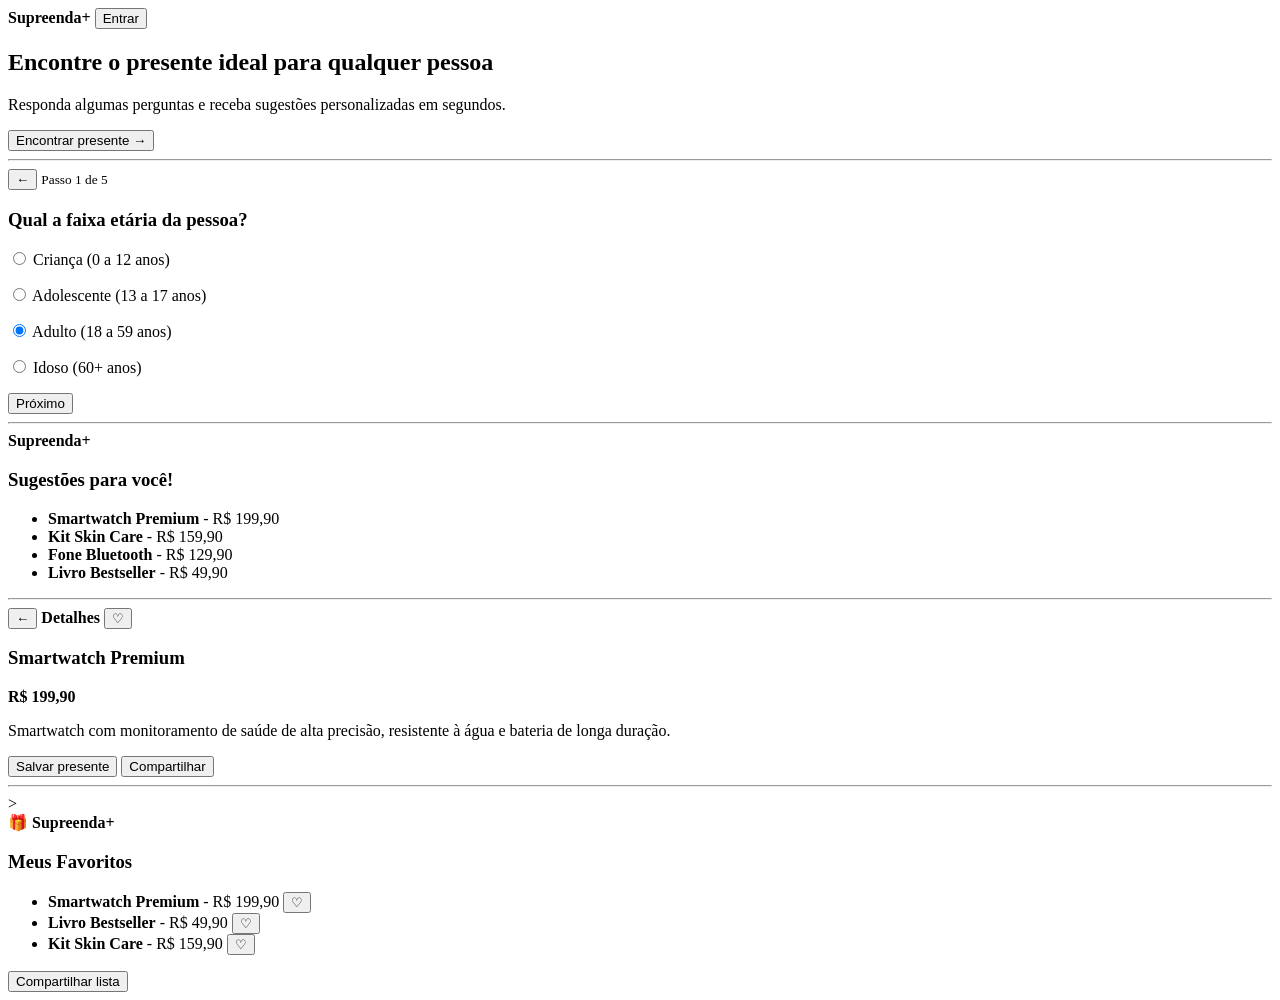
==== index.html @ f3addf93 "Add files via upload" ====
<!DOCTYPE html>
<html lang="pt-BR">
<head>
    <meta charset="UTF-8">
    <title>Surpreenda+</title>
</head>
<body>


    <header>
        <b>Supreenda+</b>
        <button>Entrar</button>
    </header>

    <main>
        <h2>Encontre o presente ideal para qualquer pessoa</h2>
        <p>Responda algumas perguntas e receba sugestões personalizadas em segundos.</p>
        <button>Encontrar presente &rarr;</button>
      
    </main>

    <hr>

    <header>
        <button>&larr;</button>
        <small>Passo 1 de 5</small>
    </header>

    <main>
        <h3>Qual a faixa etária da pessoa?</h3>
        
        <p><input type="radio" name="idade"> Criança (0 a 12 anos)</p>
        <p><input type="radio" name="idade"> Adolescente (13 a 17 anos)</p>
        <p><input type="radio" name="idade" checked> Adulto (18 a 59 anos)</p>
        <p><input type="radio" name="idade"> Idoso (60+ anos)</p>

        <button>Próximo</button>
    </main>

    <hr>

    <header>
     
        <b>Supreenda+</b>
   
    </header>

    <main>
        <h3>Sugestões para você!</h3>

        <ul>
            <li> <b>Smartwatch Premium</b> - R$ 199,90</li>
            <li> <b>Kit Skin Care</b> - R$ 159,90</li>
            <li> <b>Fone Bluetooth</b> - R$ 129,90</li>
            <li> <b>Livro Bestseller</b> - R$ 49,90</li>
        </ul>
    </main>

    <hr>
    <header>
        <button>&larr;</button>
        <b>Detalhes</b>
        <button>♡</button>
    </header>

    <main>
    
        <h3>Smartwatch Premium</h3>
        <p><b>R$ 199,90</b></p>
        <p>Smartwatch com monitoramento de saúde de alta precisão, resistente à água e bateria de longa duração.</p>

        <button>Salvar presente</button>
        <button>Compartilhar</button>
    </main>

    <hr>
>
    <header>
        <b>🎁 Supreenda+</b>
    </header>

    <main>
        <h3>Meus Favoritos</h3>

        <ul>
            <li> <b>Smartwatch Premium</b> - R$ 199,90 <button>♡</button></li>
            <li> <b>Livro Bestseller</b> - R$ 49,90 <button>♡</button></li>
            <li> <b>Kit Skin Care</b> - R$ 159,90 <button>♡</button></li>
        </ul>

        <button>Compartilhar lista</button>
    </main>

</body>
</html>
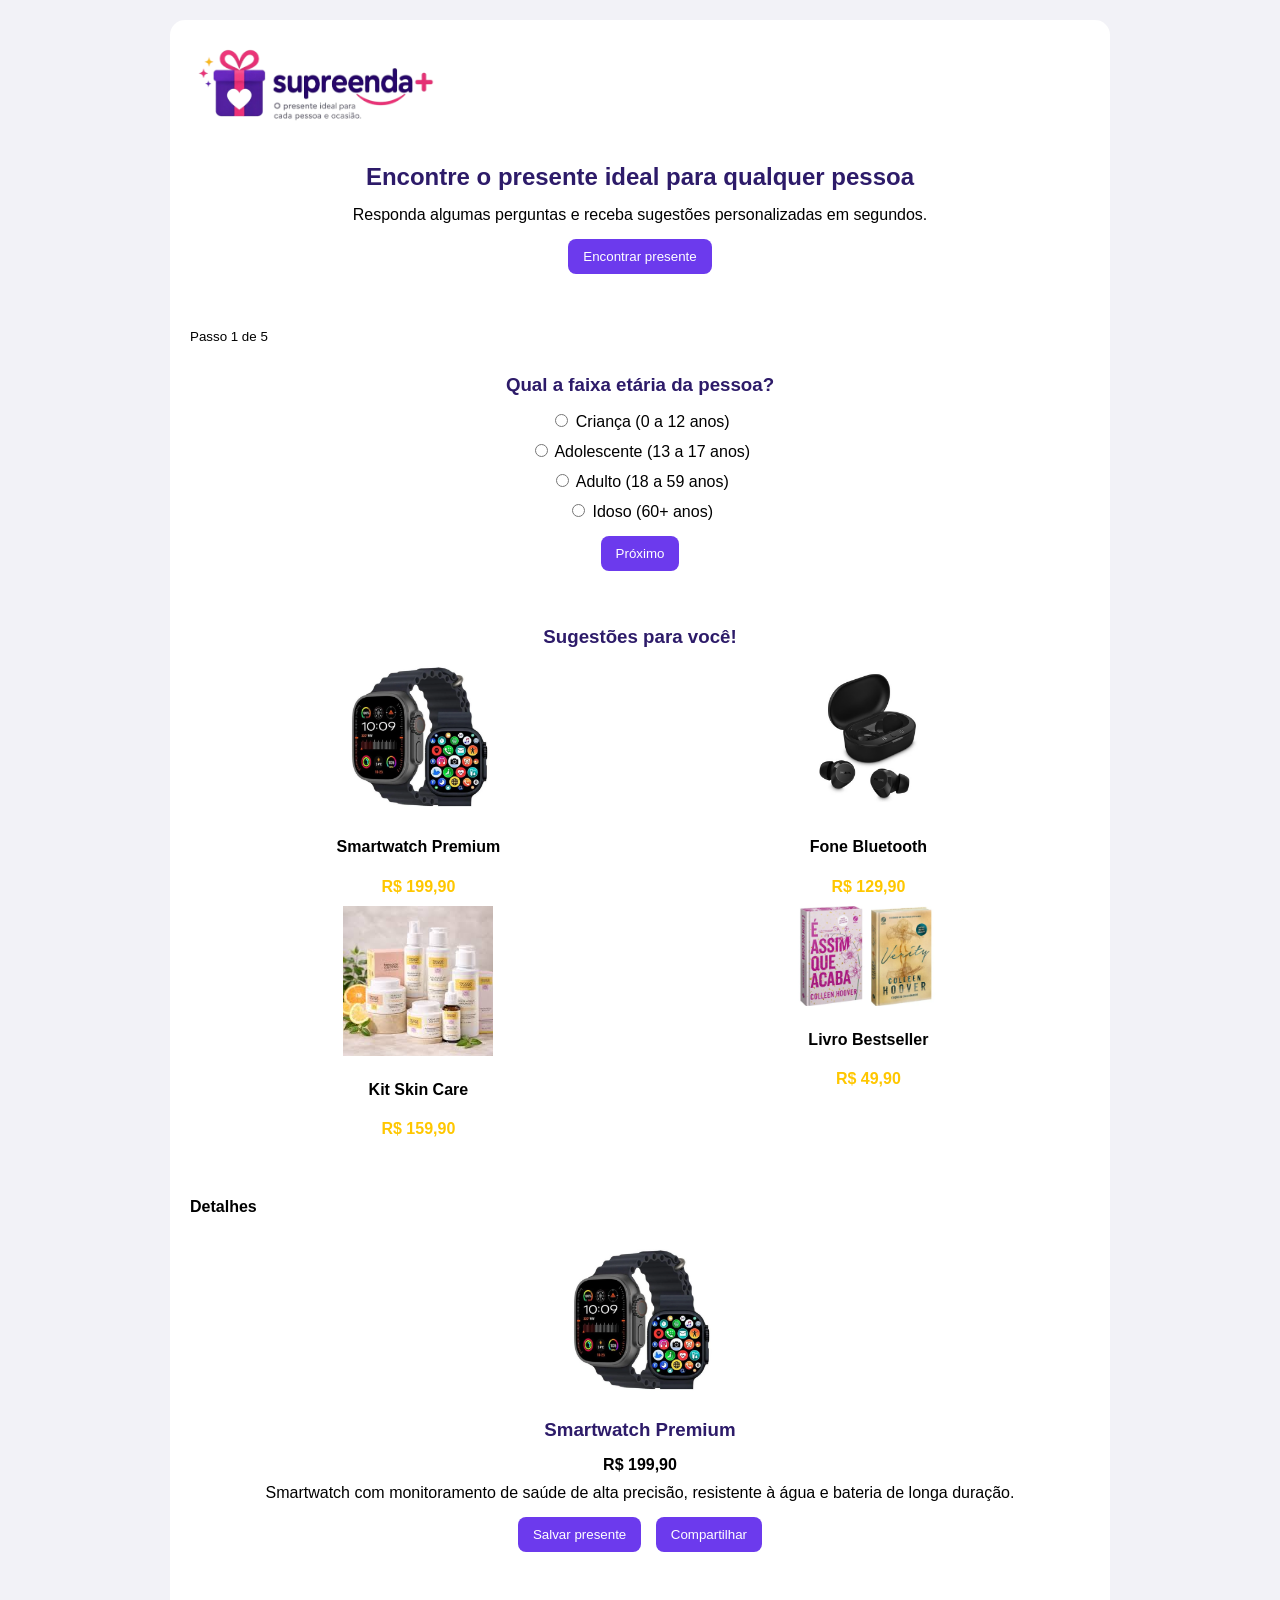
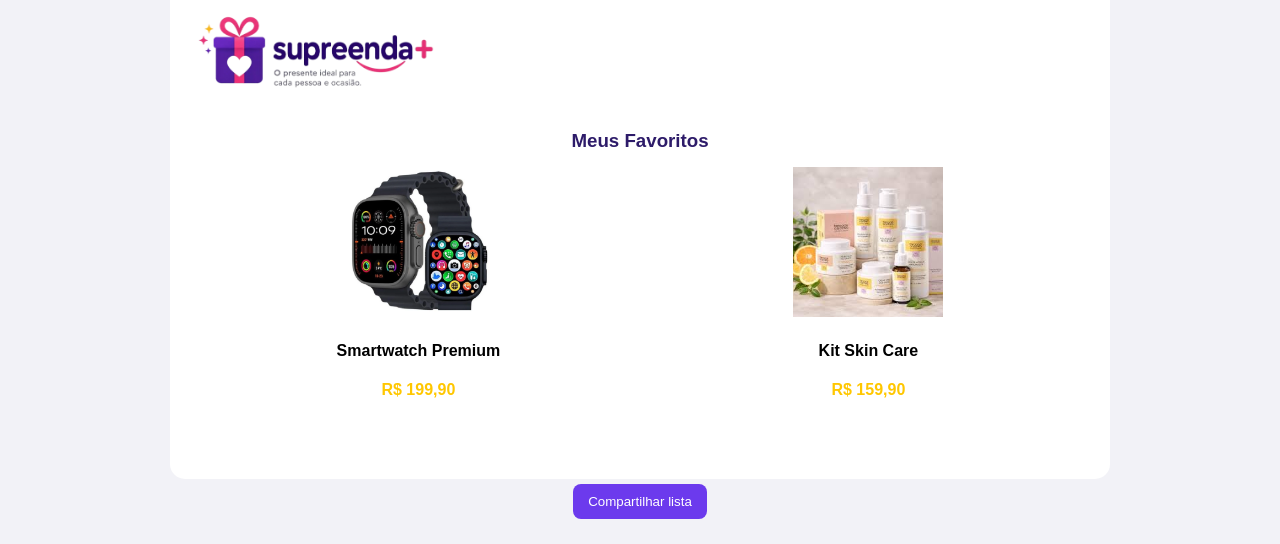
==== commit defc9465: "Add files via upload" ====
--- a/index.html
+++ b/index.html
@@ -3,26 +3,26 @@
 <head>
     <meta charset="UTF-8">
     <title>Surpreenda+</title>
+    <link rel="stylesheet" href="style.css">
 </head>
+ <div class="container">
 <body>
 
 
     <header>
-        <b>Supreenda+</b>
-        <button>Entrar</button>
+    <img src="logo.png" alt="Logo Supreenda+" class="logo">
     </header>
 
     <main>
         <h2>Encontre o presente ideal para qualquer pessoa</h2>
         <p>Responda algumas perguntas e receba sugestões personalizadas em segundos.</p>
-        <button>Encontrar presente &rarr;</button>
+        <button>Encontrar presente</button>
       
     </main>
 
-    <hr>
+  
 
     <header>
-        <button>&larr;</button>
         <small>Passo 1 de 5</small>
     </header>
 
@@ -31,40 +31,58 @@
         
         <p><input type="radio" name="idade"> Criança (0 a 12 anos)</p>
         <p><input type="radio" name="idade"> Adolescente (13 a 17 anos)</p>
-        <p><input type="radio" name="idade" checked> Adulto (18 a 59 anos)</p>
+        <p><input type="radio" name="idade"> Adulto (18 a 59 anos)</p>
         <p><input type="radio" name="idade"> Idoso (60+ anos)</p>
 
         <button>Próximo</button>
     </main>
 
-    <hr>
+    <main>
+        <h3>Sugestões para você!</h3>
+    <div class="produtos-alinhados">
 
+    <div>
+            <div class="produto">
+            <img src="smartwatch.png" alt="Smartwatch" width="150">
+            <h4>Smartwatch Premium</h4>
+            <p class="preco">R$ 199,90</p>
+        </div>
+
+        <div class="produto">
+
+            <img src="skincare.png" alt="Kit Skin Care" width="150">
+            <h4> Kit Skin Care</h4>
+            <p class="preco">R$ 159,90</p>
+
+        </div>
+    </div>
+
+    <div>
+        <div class="produto">
+            <img src="fone.png" alt="Fone Bluetooth" width="150">
+            <h4> Fone Bluetooth</h4>
+            <p class="preco">R$ 129,90</p>
+
+        </div>
+
+        <div class="produto">
+            <img src="livro.png" alt="Livro" width="150">
+            <h4> Livro Bestseller</h4>
+            <p class="preco">R$ 49,90</p>
+
+        </div>
+    </div>
+</div>
+
+    </main>
+
+  
     <header>
-     
-        <b>Supreenda+</b>
-   
+        <b>Detalhes</b>  
     </header>
 
     <main>
-        <h3>Sugestões para você!</h3>
-
-        <ul>
-            <li> <b>Smartwatch Premium</b> - R$ 199,90</li>
-            <li> <b>Kit Skin Care</b> - R$ 159,90</li>
-            <li> <b>Fone Bluetooth</b> - R$ 129,90</li>
-            <li> <b>Livro Bestseller</b> - R$ 49,90</li>
-        </ul>
-    </main>
-
-    <hr>
-    <header>
-        <button>&larr;</button>
-        <b>Detalhes</b>
-        <button>♡</button>
-    </header>
-
-    <main>
-    
+        <img src="smartwatch.png" alt="Smartwatch" width="150">
         <h3>Smartwatch Premium</h3>
         <p><b>R$ 199,90</b></p>
         <p>Smartwatch com monitoramento de saúde de alta precisão, resistente à água e bateria de longa duração.</p>
@@ -73,23 +91,38 @@
         <button>Compartilhar</button>
     </main>
 
-    <hr>
->
+
     <header>
-        <b>🎁 Supreenda+</b>
+      <img src="logo.png" alt="Logo Supreenda+" class="logo">
     </header>
 
     <main>
+
         <h3>Meus Favoritos</h3>
+<div class="produtos-alinhados">
+  <div>
+    <div class="produto">
+            <img src="smartwatch.png" alt="Smartwatch" width="150">
+            <h4>Smartwatch Premium</h4>
+            <p class="preco">R$ 199,90</p>
+        </div>
+  </div>
 
-        <ul>
-            <li> <b>Smartwatch Premium</b> - R$ 199,90 <button>♡</button></li>
-            <li> <b>Livro Bestseller</b> - R$ 49,90 <button>♡</button></li>
-            <li> <b>Kit Skin Care</b> - R$ 159,90 <button>♡</button></li>
-        </ul>
+  <div>
+      <div class="produto">
 
+          <img src="skincare.png" alt="Kit Skin Care" width="150">
+          <h4> Kit Skin Care</h4>
+          <p class="preco">R$ 159,90</p>
+
+      </div>
+  </div>
+</div>
+    
+</div>
+  <div>
         <button>Compartilhar lista</button>
     </main>
-
+  </div>
 </body>
 </html>
--- a/style.css
+++ b/style.css
@@ -0,0 +1,78 @@
+body{
+    font-family: Arial, sans-serif;
+    background-color: #F2F2F7;
+    text-align: center;
+    margin: 20px;
+}
+
+.container{
+    width: 900px;
+    margin: auto;
+    background-color: white;
+    padding: 20px;
+    border-radius: 15px;
+}
+
+header{
+    display: flex;
+    justify-content: space-between;
+    align-items: center;
+    margin-bottom: 30px;
+}
+
+main{
+    margin-bottom: 50px;
+}
+
+h1{
+    color: #6C3AED;
+    font-family: Poppins, Arial, sans-serif;
+}
+
+h2, h3{
+    color: #2D1B69;
+    margin-bottom: 15px;
+    font-family: Poppins, Arial, sans-serif;
+}
+
+p{
+    margin: 10px 0;
+}
+
+button{
+    background-color: #6C3AED;
+    color: white;
+    border: none;
+    padding: 10px 15px;
+    border-radius: 8px;
+    margin: 5px;
+    cursor: pointer;
+}
+
+button:hover{
+    background-color: #FF4D8D;
+}
+
+.produtos{
+    display: flex;
+    justify-content: center;
+    gap: 20px;
+    flex-wrap: wrap;
+}
+
+.preco{
+    color: #FFC700;
+    font-weight: bold;
+}
+
+.produtos-alinhados{
+    display: flex;
+    flex-direction: row;
+    justify-content: space-around;
+    align-content: space-around;
+}
+
+.logo{
+    width: 250px;
+}
+
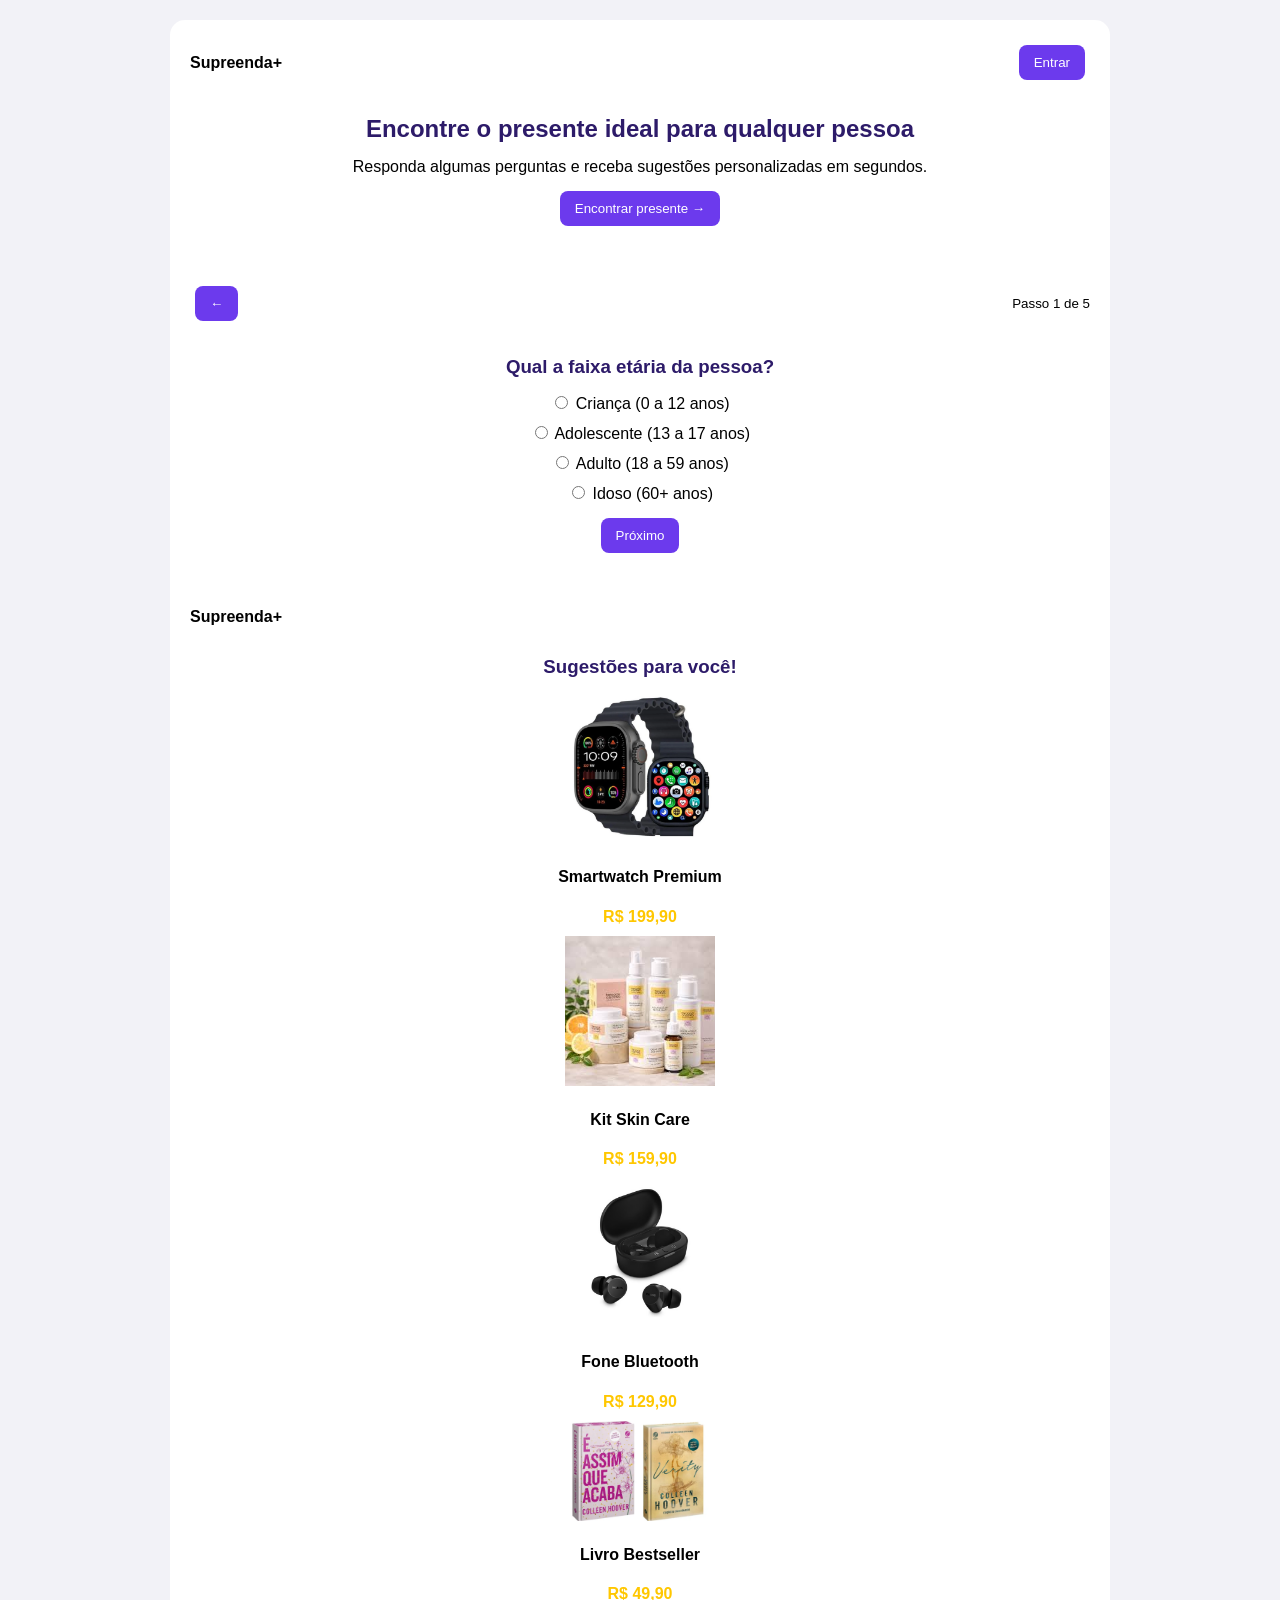
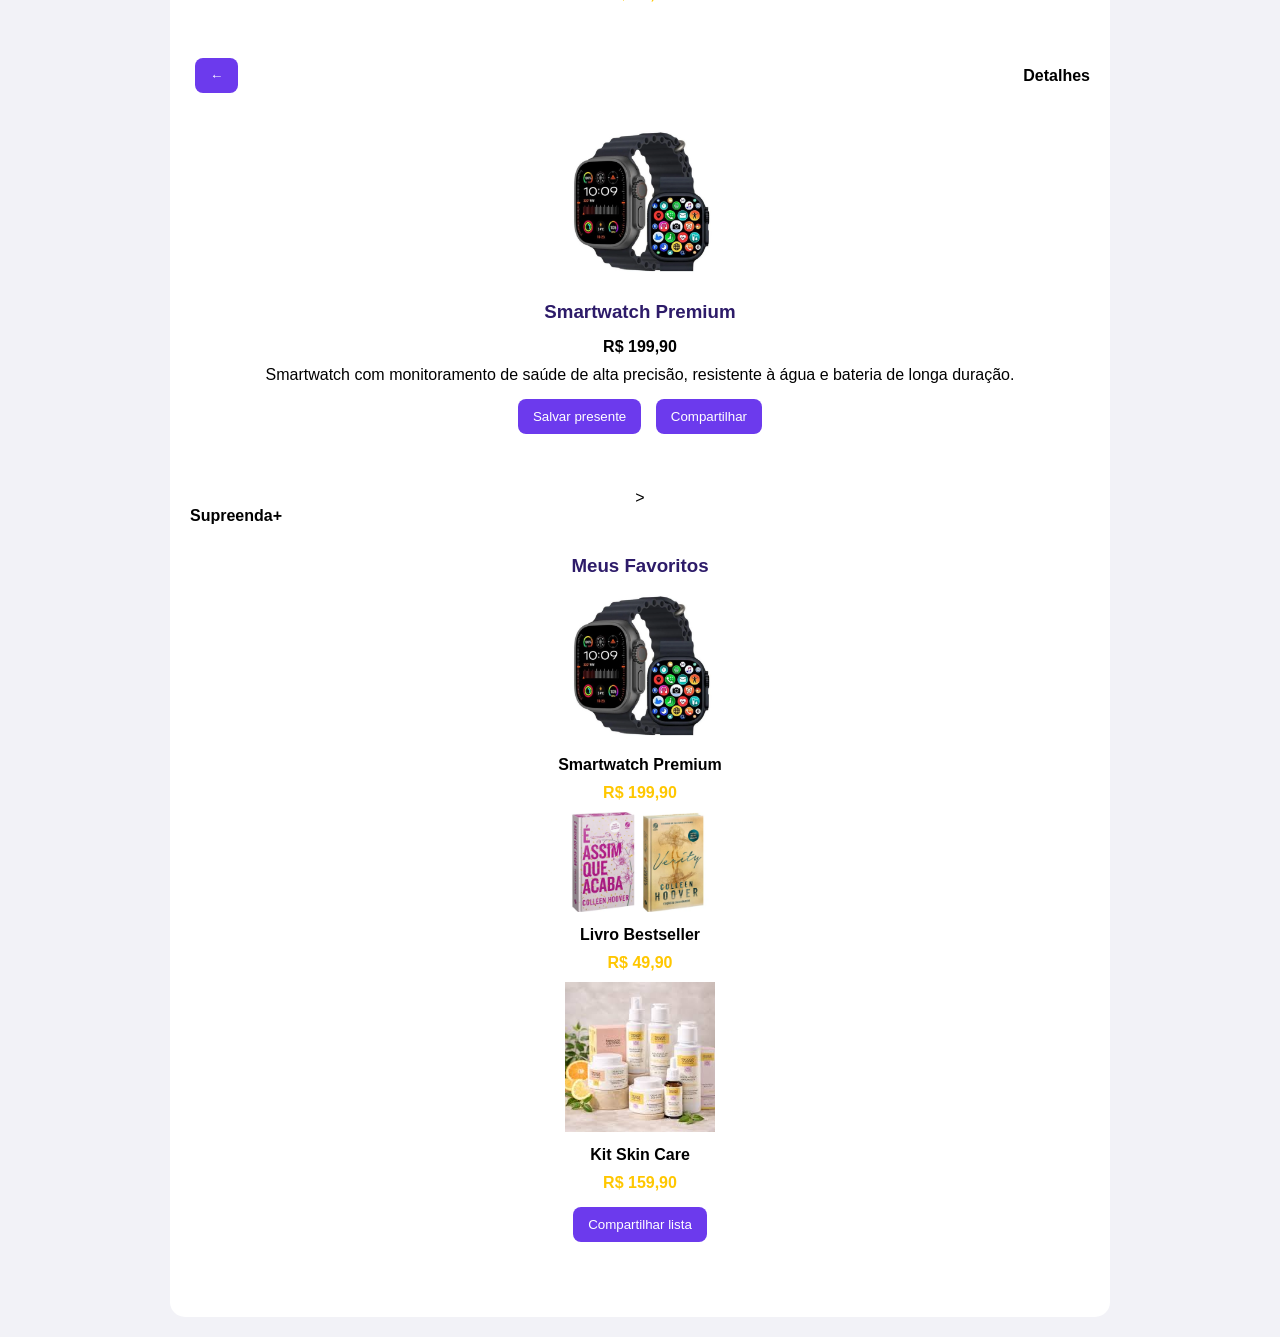
==== commit fae4bbde: "Add files via upload" ====
--- a/index.html
+++ b/index.html
@@ -10,19 +10,21 @@
 
 
     <header>
-    <img src="logo.png" alt="Logo Supreenda+" class="logo">
+        <b>Supreenda+</b>
+        <button>Entrar</button>
     </header>
 
     <main>
         <h2>Encontre o presente ideal para qualquer pessoa</h2>
         <p>Responda algumas perguntas e receba sugestões personalizadas em segundos.</p>
-        <button>Encontrar presente</button>
+        <button>Encontrar presente &rarr;</button>
       
     </main>
 
   
 
     <header>
+        <button>&larr;</button>
         <small>Passo 1 de 5</small>
     </header>
 
@@ -37,48 +39,50 @@
         <button>Próximo</button>
     </main>
 
+    <header>
+     
+        <b>Supreenda+</b>
+   
+    </header>
+
     <main>
         <h3>Sugestões para você!</h3>
-    <div class="produtos-alinhados">
 
-    <div>
-            <div class="produto">
-            <img src="smartwatch.png" alt="Smartwatch" width="150">
-            <h4>Smartwatch Premium</h4>
-            <p class="preco">R$ 199,90</p>
-        </div>
+       <div class="produto">
+    <img src="smartwatch.png" alt="Smartwatch" width="150">
+    <h4>Smartwatch Premium</h4>
+    <p class="preco">R$ 199,90</p>
+</div>
 
-        <div class="produto">
+<div class="produto">
 
-            <img src="skincare.png" alt="Kit Skin Care" width="150">
-            <h4> Kit Skin Care</h4>
-            <p class="preco">R$ 159,90</p>
+    <img src="skincare.png" alt="Kit Skin Care" width="150">
+    <h4> Kit Skin Care</h4>
+    <p class="preco">R$ 159,90</p>
 
-        </div>
-    </div>
+</div>
 
-    <div>
-        <div class="produto">
-            <img src="fone.png" alt="Fone Bluetooth" width="150">
-            <h4> Fone Bluetooth</h4>
-            <p class="preco">R$ 129,90</p>
+<div class="produto">
+    <img src="fone.png" alt="Fone Bluetooth" width="150">
+    <h4> Fone Bluetooth</h4>
+    <p class="preco">R$ 129,90</p>
 
-        </div>
+</div>
 
-        <div class="produto">
-            <img src="livro.png" alt="Livro" width="150">
-            <h4> Livro Bestseller</h4>
-            <p class="preco">R$ 49,90</p>
+<div class="produto">
+    <img src="livro.png" alt="Livro" width="150">
+    <h4> Livro Bestseller</h4>
+    <p class="preco">R$ 49,90</p>
 
-        </div>
-    </div>
 </div>
 
     </main>
 
   
     <header>
-        <b>Detalhes</b>  
+        <button>&larr;</button>
+        <b>Detalhes</b>
+      
     </header>
 
     <main>
@@ -91,36 +95,35 @@
         <button>Compartilhar</button>
     </main>
 
-
+>
     <header>
-      <img src="logo.png" alt="Logo Supreenda+" class="logo">
+        <b>Supreenda+</b>
     </header>
 
     <main>
+        <h3>Meus Favoritos</h3>
 
-        <h3>Meus Favoritos</h3>
-<div class="produtos-alinhados">
-  <div>
-    <div class="produto">
-            <img src="smartwatch.png" alt="Smartwatch" width="150">
-            <h4>Smartwatch Premium</h4>
-            <p class="preco">R$ 199,90</p>
-        </div>
-  </div>
-
-  <div>
-      <div class="produto">
-
-          <img src="skincare.png" alt="Kit Skin Care" width="150">
-          <h4> Kit Skin Care</h4>
-          <p class="preco">R$ 159,90</p>
-
-      </div>
-  </div>
-</div>
+       <div class="produto">
+    <img src="smartwatch.png" alt="Smartwatch" width="150">
+    <p><b> Smartwatch Premium</b></p>
+    <p class="preco">R$ 199,90</p>
     
 </div>
-  <div>
+
+<div class="produto">
+     <img src="livro.png" alt="Livro" width="150">
+    <p><b>Livro Bestseller</b></p>
+    <p class="preco">R$ 49,90</p>
+
+</div>
+
+<div class="produto">
+    <img src="skincare.png" alt="Kit Skin Care" width="150">
+    <p><b> Kit Skin Care</b></p>
+    <p class="preco">R$ 159,90</p>
+   
+</div>
+
         <button>Compartilhar lista</button>
     </main>
   </div>
--- a/style.css
+++ b/style.css
@@ -24,15 +24,9 @@
     margin-bottom: 50px;
 }
 
-h1{
-    color: #6C3AED;
-    font-family: Poppins, Arial, sans-serif;
-}
-
 h2, h3{
     color: #2D1B69;
     margin-bottom: 15px;
-    font-family: Poppins, Arial, sans-serif;
 }
 
 p{
@@ -63,16 +57,4 @@
 .preco{
     color: #FFC700;
     font-weight: bold;
-}
-
-.produtos-alinhados{
-    display: flex;
-    flex-direction: row;
-    justify-content: space-around;
-    align-content: space-around;
-}
-
-.logo{
-    width: 250px;
-}
-
+}
